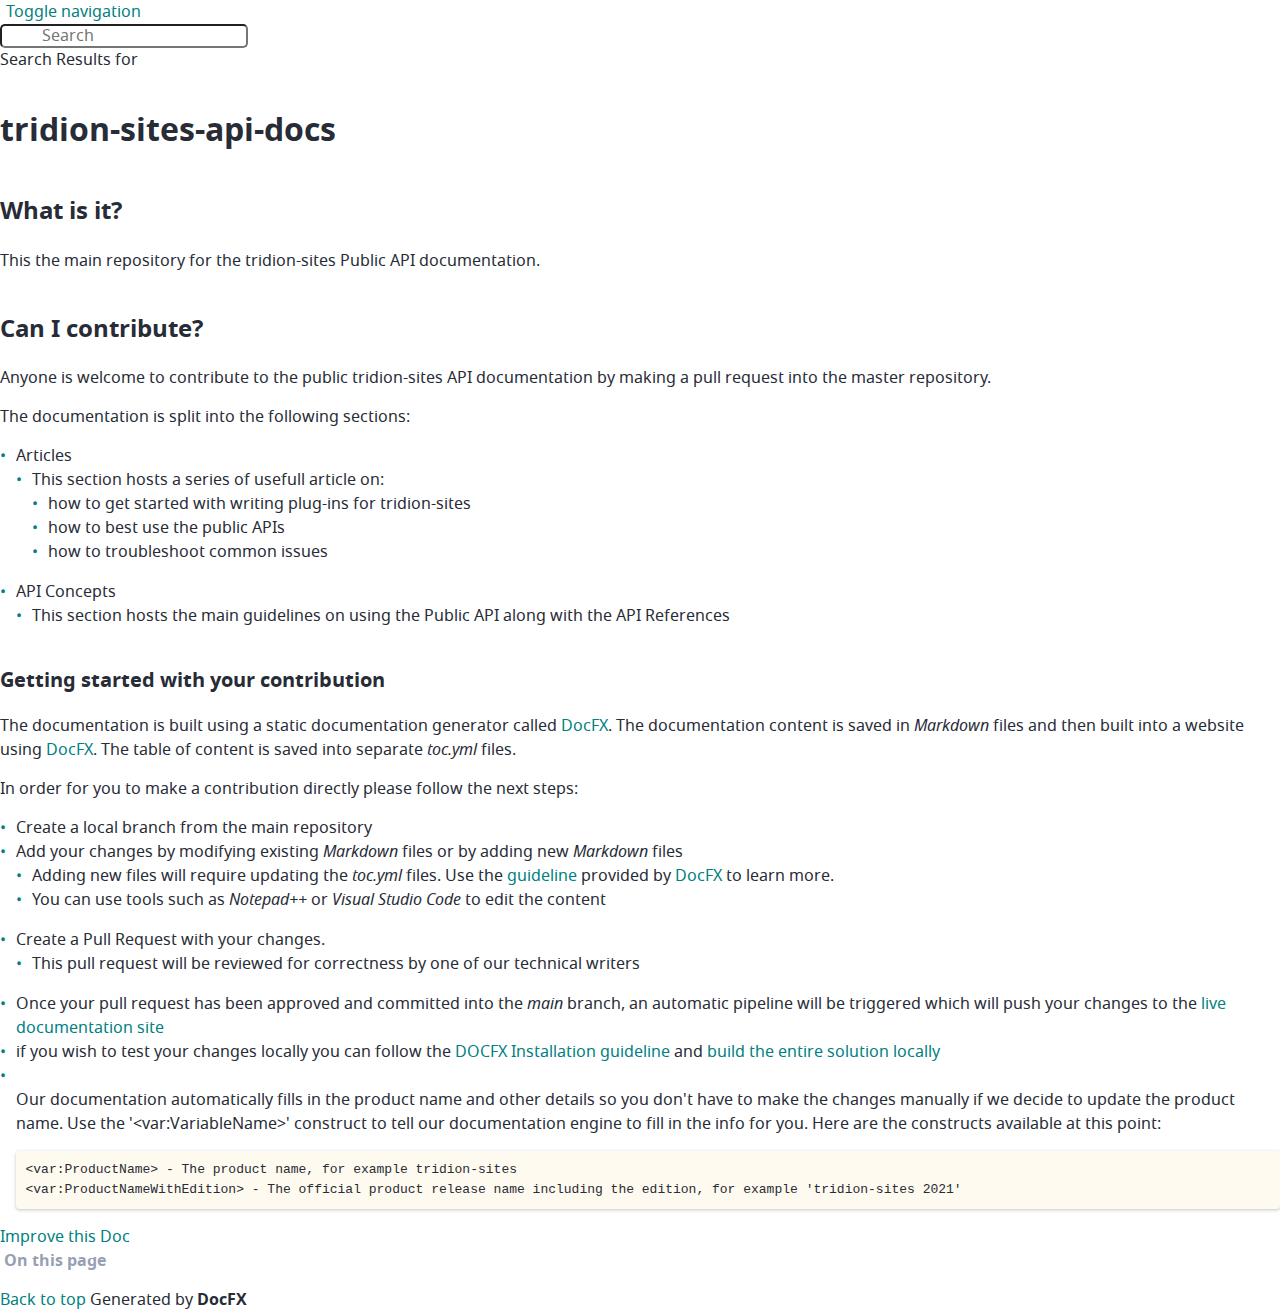
==== README.html @ 3ffb6817 "Update generated documentation" ====
﻿<!DOCTYPE html>
<!--[if IE]><![endif]-->
<html>
  
  <head>
    <meta charset="utf-8">
    <meta http-equiv="X-UA-Compatible" content="IE=edge,chrome=1">
    <title>tridion-sites-api-docs </title>
    <meta name="viewport" content="width=device-width">
    <meta name="title" content="tridion-sites-api-docs ">
    <meta name="generator" content="docfx 2.58.5.0">
    
    <link rel="shortcut icon" href="favicon.ico">
    <link rel="stylesheet" href="styles/docfx.vendor.css">
    <link rel="stylesheet" href="styles/docfx.css">
    <link rel="stylesheet" href="styles/main.css">
    <meta property="docfx:navrel" content="toc.html">
    <meta property="docfx:tocrel" content="toc.html">
    
    <meta property="docfx:rel" content="">
    
  </head>
  <body data-spy="scroll" data-target="#affix" data-offset="120">
    <div id="wrapper">
      <header>
        
        <nav id="autocollapse" class="navbar navbar-inverse ng-scope" role="navigation">
          <div class="container">
            <div class="navbar-header">
              <button type="button" class="navbar-toggle" data-toggle="collapse" data-target="#navbar">
                <span class="sr-only">Toggle navigation</span>
                <span class="icon-bar"></span>
                <span class="icon-bar"></span>
                <span class="icon-bar"></span>
              </button>
              
              <a class="navbar-brand" href="index.html">
                <img id="logo" class="svg" src="logo.svg" alt="">
              </a>
            </div>
            <div class="collapse navbar-collapse" id="navbar">
              <form class="navbar-form navbar-right" role="search" id="search">
                <div class="form-group">
                  <span class="glyphicon glyphicon-search search-icon"></span>
                  <input type="text" class="form-control" id="search-query" placeholder="Search" autocomplete="off">
                </div>
              </form>
            </div>
          </div>
        </nav>
        
        <div class="subnav navbar-default">
          <div class="container hide-when-search">
            <div class="breadcrumb-container" id="breadcrumb">
              <ul class="breadcrumb col-md-10">
                <li></li>
              </ul>
            </div>
          </div>
        </div>
      </header>
      <div class="container body-content">
        
        <div id="search-results">
          <div class="search-list">Search Results for <span></span></div>
          <div class="sr-items">
            <p><i class="glyphicon glyphicon-refresh index-loading"></i></p>
          </div>
          <ul id="pagination" data-first="First" data-prev="Previous" data-next="Next" data-last="Last"></ul>
        </div>
      </div>
      <div role="main" class="container body-content hide-when-search">
        <div class="article row grid">
          <div class="col-md-10">
            <article class="content wrap" id="_content" data-uid="">
<h1 id="tridion-sites-api-docs">tridion-sites-api-docs</h1>

<h2 id="what-is-it">What is it?</h2>
<p>This the main repository for the tridion-sites Public API documentation.</p>
<h2 id="can-i-contribute">Can I contribute?</h2>
<p>Anyone is welcome to contribute to the public tridion-sites API documentation by making a pull request into the master repository.</p>
<p>The documentation is split into the following sections:</p>
<ul>
<li>Articles<ul>
<li>This section hosts a series of usefull article on:<ul>
<li>how to get started with writing plug-ins for tridion-sites</li>
<li>how to best use the public APIs</li>
<li>how to troubleshoot common issues</li>
</ul>
</li>
</ul>
</li>
<li>API Concepts<ul>
<li>This section hosts the main guidelines on using the Public API along with the API References</li>
</ul>
</li>
</ul>
<h3 id="getting-started-with-your-contribution">Getting started with your contribution</h3>
<p>The documentation is built using a static documentation generator called <a href="https://dotnet.github.io/docfx/">DocFX</a>. 
The documentation content is saved in <em>Markdown</em> files and then built into a website using <a href="https://dotnet.github.io/docfx/">DocFX</a>. The table of content is saved into separate <em>toc.yml</em> files.</p>
<p>In order for you to make a contribution directly please follow the next steps:</p>
<ul>
<li>Create a local branch from the main repository</li>
<li>Add your changes by modifying existing <em>Markdown</em> files or by adding new <em>Markdown</em> files<ul>
<li>Adding new files will require updating the <em>toc.yml</em> files. Use the <a href="https://dotnet.github.io/docfx/tutorial/intro_toc.html">guideline</a> provided by <a href="https://dotnet.github.io/docfx/">DocFX</a> to learn more. </li>
<li>You can use tools such as <em>Notepad++</em> or <em>Visual Studio Code</em> to edit the content</li>
</ul>
</li>
<li>Create a Pull Request with your changes. <ul>
<li>This pull request will be reviewed for correctness by one of our technical writers</li>
</ul>
</li>
<li>Once your pull request has been approved and committed into the <em>main</em> branch, an automatic pipeline will be triggered which will push your changes to the <a href="https://rws.github.io/studio-api-docs/index.html">live documentation site</a></li>
<li>if you wish to test your changes locally you can follow the <a href="https://dotnet.github.io/docfx/tutorial/docfx_getting_started.html">DOCFX Installation guideline</a> and <a href="https://dotnet.github.io/docfx/tutorial/walkthrough/walkthrough_create_a_docfx_project.html">build the entire solution locally</a></li>
<li><p>Our documentation automatically fills in the product name and other details so you don&#39;t have to make the changes manually if we decide to update the product name. Use the &#39;&lt;var:VariableName&gt;&#39; construct to tell our documentation engine to fill in the info for you. Here are the constructs available at this point:</p>
<pre><code>&lt;var:ProductName&gt; - The product name, for example tridion-sites
&lt;var:ProductNameWithEdition&gt; - The official product release name including the edition, for example &#39;tridion-sites 2021&#39;
</code></pre></li>
</ul>
</article>
          </div>
          
          <div class="hidden-sm col-md-2" role="complementary">
            <div class="sideaffix">
              <div class="contribution">
                <ul class="nav">
                  <li>
                    <a href="https://github.com/RWS/tridion-sites-api-docs/blob/main/README.md/#L1" class="contribution-link">Improve this Doc</a>
                  </li>
                </ul>
              </div>
              <nav class="bs-docs-sidebar hidden-print hidden-xs hidden-sm affix" id="affix">
                <h4>On this page</h4>
                <div></div>
              </nav>
            </div>
          </div>
        </div>
      </div>
      
      <footer>
        <div class="grad-bottom"></div>
        <div class="footer">
          <div class="container">
            <span class="pull-right">
              <a href="#top">Back to top</a>
            </span>
            
            <span>Generated by <strong>DocFX</strong></span>
          </div>
        </div>
      </footer>
    </div>
    
    <script type="text/javascript" src="styles/docfx.vendor.js"></script>
    <script type="text/javascript" src="styles/docfx.js"></script>
    <script type="text/javascript" src="styles/main.js"></script>
  </body>
</html>
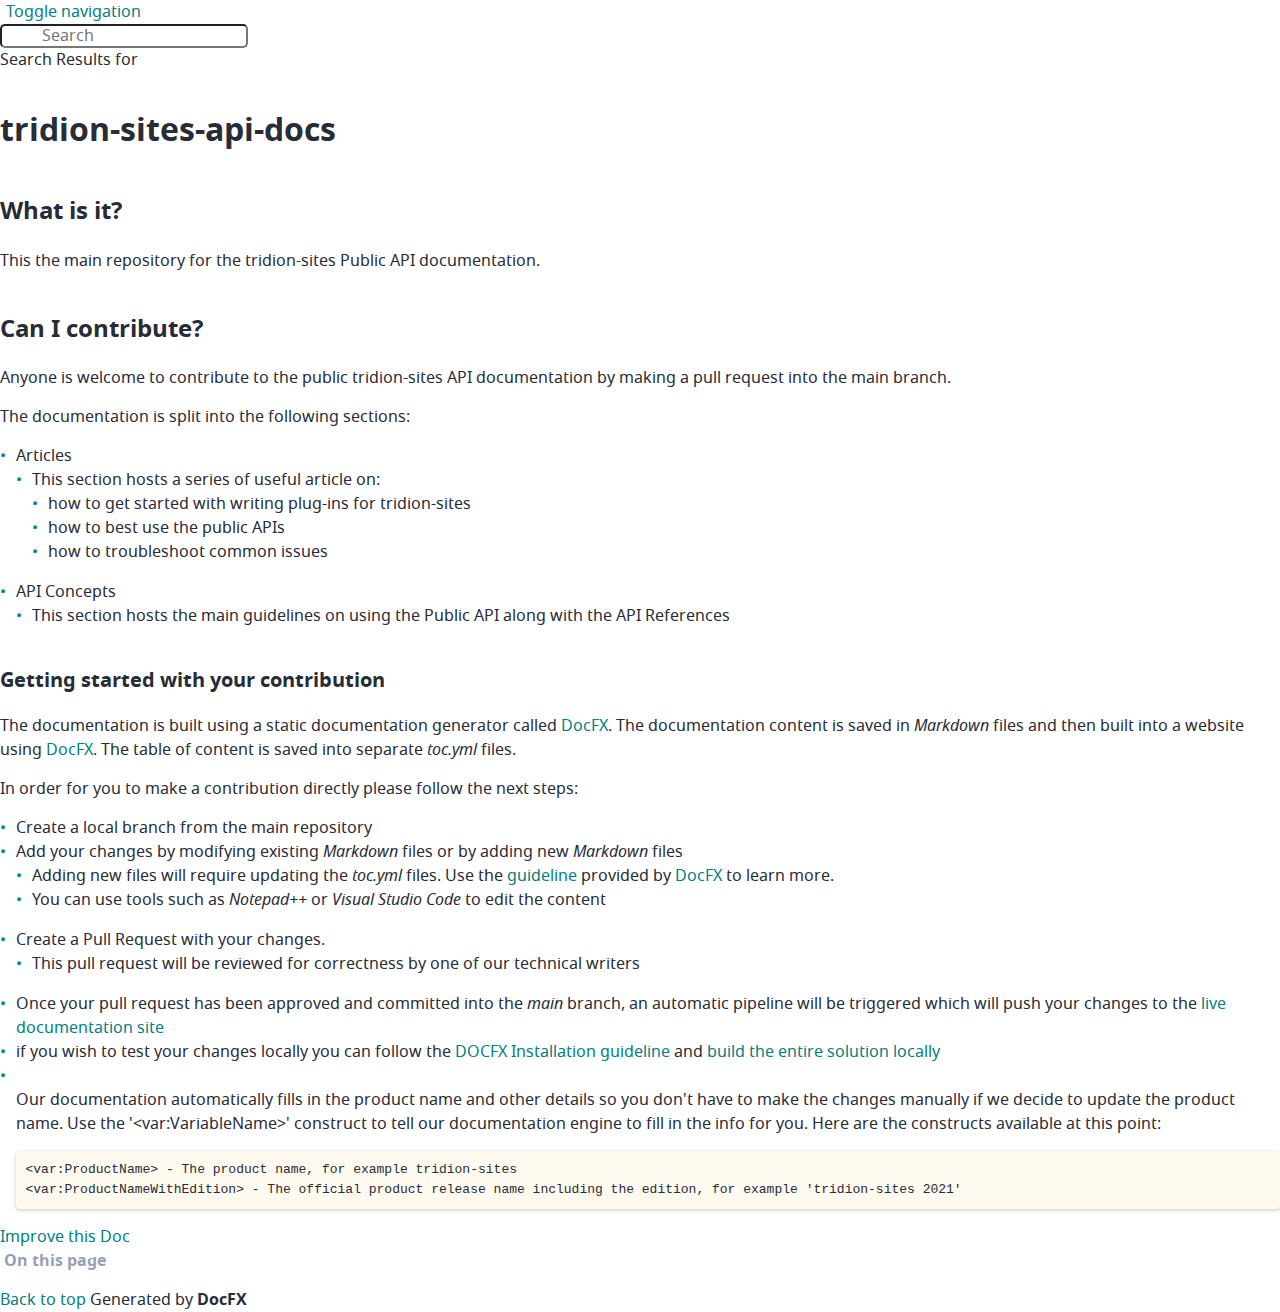
==== commit 13ba9911: "Update generated documentation" ====
--- a/README.html
+++ b/README.html
@@ -8,7 +8,7 @@
     <title>tridion-sites-api-docs </title>
     <meta name="viewport" content="width=device-width">
     <meta name="title" content="tridion-sites-api-docs ">
-    <meta name="generator" content="docfx 2.58.5.0">
+    <meta name="generator" content="docfx 2.58.9.0">
     
     <link rel="shortcut icon" href="favicon.ico">
     <link rel="stylesheet" href="styles/docfx.vendor.css">
@@ -78,11 +78,11 @@
 <h2 id="what-is-it">What is it?</h2>
 <p>This the main repository for the tridion-sites Public API documentation.</p>
 <h2 id="can-i-contribute">Can I contribute?</h2>
-<p>Anyone is welcome to contribute to the public tridion-sites API documentation by making a pull request into the master repository.</p>
+<p>Anyone is welcome to contribute to the public tridion-sites API documentation by making a pull request into the main branch.</p>
 <p>The documentation is split into the following sections:</p>
 <ul>
 <li>Articles<ul>
-<li>This section hosts a series of usefull article on:<ul>
+<li>This section hosts a series of useful article on:<ul>
 <li>how to get started with writing plug-ins for tridion-sites</li>
 <li>how to best use the public APIs</li>
 <li>how to troubleshoot common issues</li>
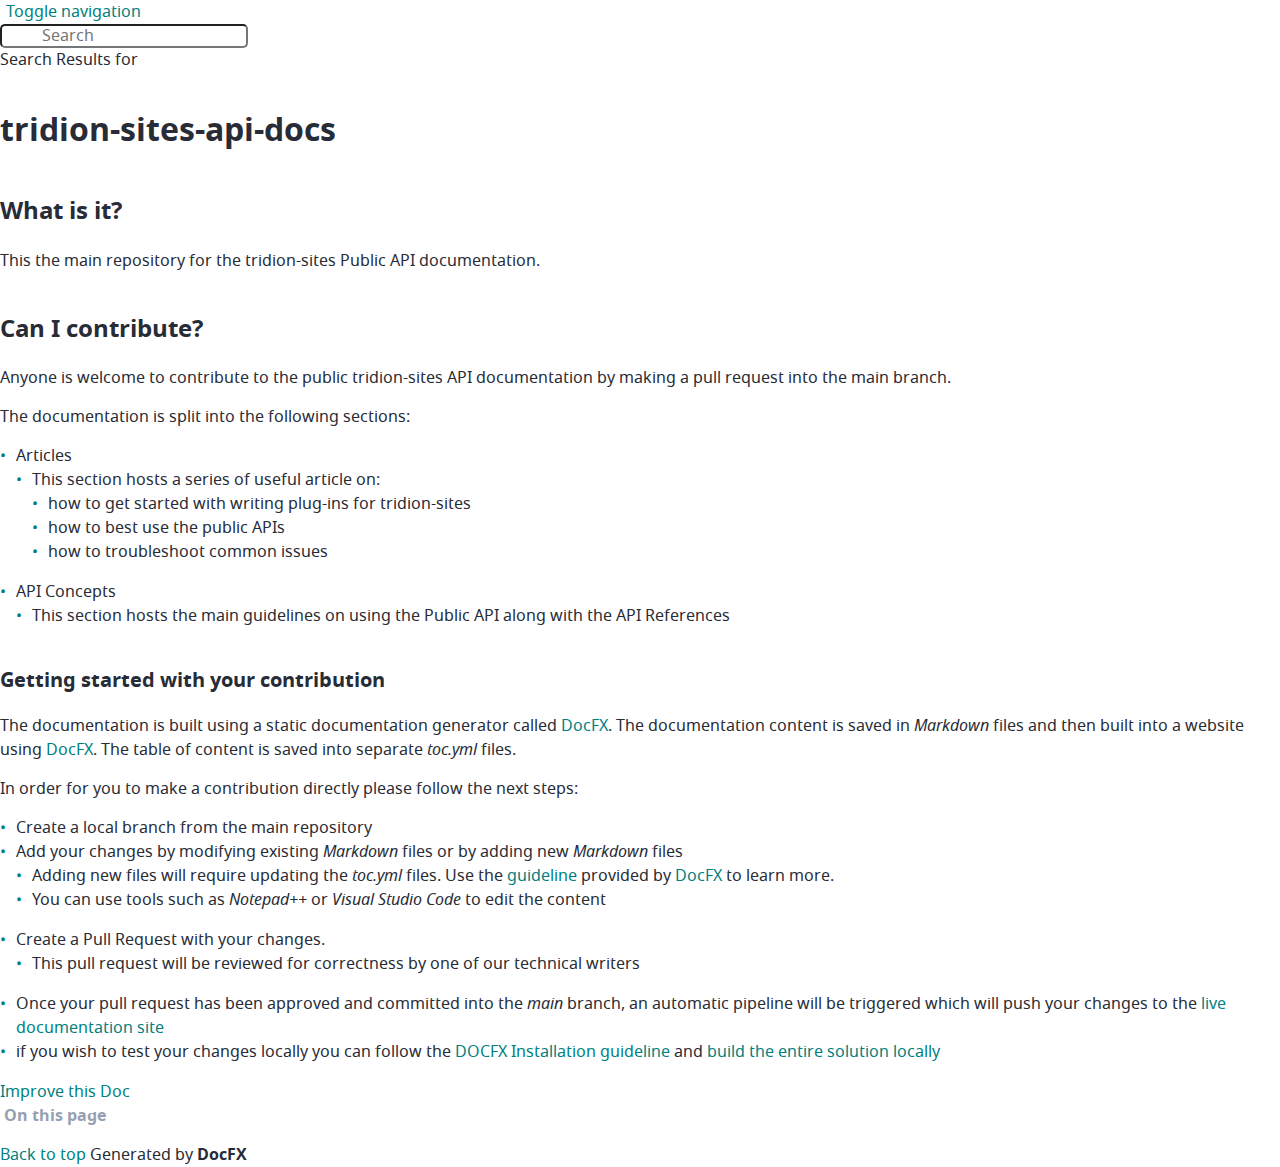
==== commit f013598f: "Update generated documentation" ====
--- a/README.html
+++ b/README.html
@@ -8,7 +8,7 @@
     <title>tridion-sites-api-docs </title>
     <meta name="viewport" content="width=device-width">
     <meta name="title" content="tridion-sites-api-docs ">
-    <meta name="generator" content="docfx 2.58.9.0">
+    <meta name="generator" content="docfx 2.59.3.0">
     
     <link rel="shortcut icon" href="favicon.ico">
     <link rel="stylesheet" href="styles/docfx.vendor.css">
@@ -112,10 +112,6 @@
 </li>
 <li>Once your pull request has been approved and committed into the <em>main</em> branch, an automatic pipeline will be triggered which will push your changes to the <a href="https://rws.github.io/studio-api-docs/index.html">live documentation site</a></li>
 <li>if you wish to test your changes locally you can follow the <a href="https://dotnet.github.io/docfx/tutorial/docfx_getting_started.html">DOCFX Installation guideline</a> and <a href="https://dotnet.github.io/docfx/tutorial/walkthrough/walkthrough_create_a_docfx_project.html">build the entire solution locally</a></li>
-<li><p>Our documentation automatically fills in the product name and other details so you don&#39;t have to make the changes manually if we decide to update the product name. Use the &#39;&lt;var:VariableName&gt;&#39; construct to tell our documentation engine to fill in the info for you. Here are the constructs available at this point:</p>
-<pre><code>&lt;var:ProductName&gt; - The product name, for example tridion-sites
-&lt;var:ProductNameWithEdition&gt; - The official product release name including the edition, for example &#39;tridion-sites 2021&#39;
-</code></pre></li>
 </ul>
 </article>
           </div>
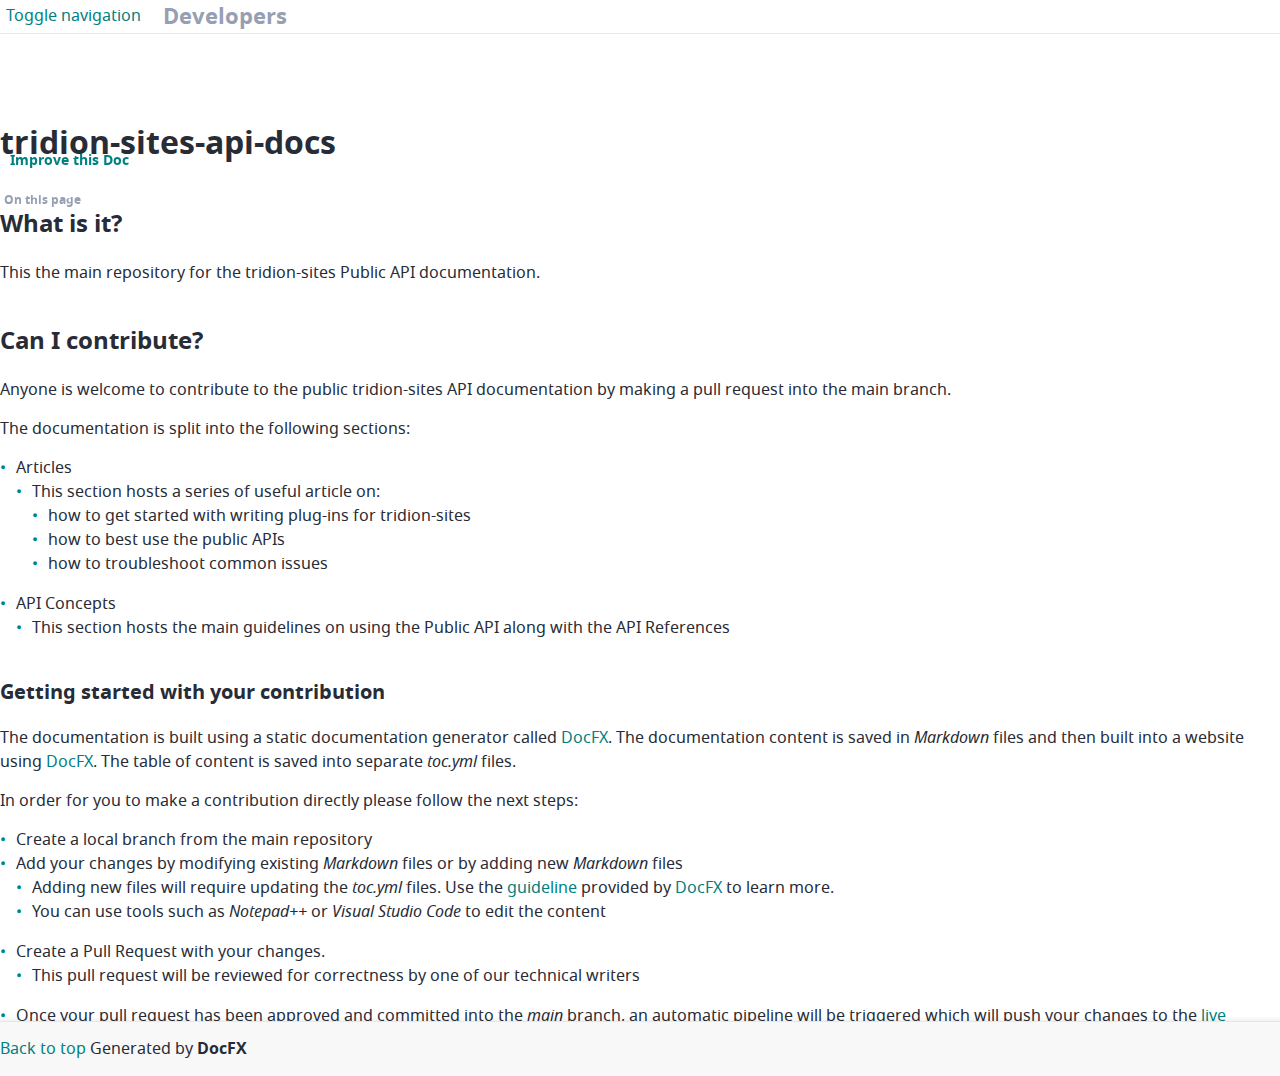
==== commit 5e63b62b: "Update generated documentation" ====
--- a/README.html
+++ b/README.html
@@ -14,8 +14,8 @@
     <link rel="stylesheet" href="styles/docfx.vendor.css">
     <link rel="stylesheet" href="styles/docfx.css">
     <link rel="stylesheet" href="styles/main.css">
-    <meta property="docfx:navrel" content="toc.html">
-    <meta property="docfx:tocrel" content="toc.html">
+    <meta property="docfx:navrel" content="">
+    <meta property="docfx:tocrel" content="">
     
     <meta property="docfx:rel" content="">
     
@@ -34,9 +34,10 @@
                 <span class="icon-bar"></span>
               </button>
               
-              <a class="navbar-brand" href="index.html">
+              <a class="navbar-brand" href="/index.html">
                 <img id="logo" class="svg" src="logo.svg" alt="">
               </a>
+              <a href="/index.html"><span class="page-logo">Developers</span></a>
             </div>
             <div class="collapse navbar-collapse" id="navbar">
               <form class="navbar-form navbar-right" role="search" id="search">
--- a/styles/docfx.css
+++ b/styles/docfx.css
@@ -0,0 +1,1333 @@
+/* Copyright (c) Microsoft Corporation. All Rights Reserved. Licensed under the MIT License. See License.txt in the project root for license information. */
+/* COLOR VARIABLES*/
+:root {
+  --header-bg-color: #fff;
+  --header-ft-color: #979FB2;
+  --input-text: #758099;
+  --highlight-light: #008080;
+  --highlight-dark: #006666;
+  --accent-dim: #E6E8ED;
+  --accent-super-dim: #F4F5F7;
+  --font-color: #282C36;
+  --card-box-shadow: 0 1px 2px 0 rgba(61, 65, 68, 0.06), 0 1px 3px 1px rgba(61, 65, 68, 0.16);
+  --search-box-shadow: 0 1px 2px 0 rgba(41, 45, 48, 0.36), 0 1px 3px 1px rgba(41, 45, 48, 0.46);
+  --transition: 350ms;
+}
+
+html,
+body {
+  font-family: 'Segoe UI', Tahoma, Helvetica, sans-serif;
+  height: 100%;
+}
+
+button,
+a {
+  color: var(--highlight-light);
+  cursor: pointer;
+}
+
+button:hover,
+button:focus,
+a:hover,
+a:focus {
+  color: var(--highlight-dark);
+  text-decoration: none;
+}
+
+a.disable,
+a.disable:hover {
+  text-decoration: none;
+  cursor: default;
+  color: #000000;
+}
+
+h1,
+h2,
+h3,
+h4,
+h5,
+h6,
+.text-break {
+  word-wrap: break-word;
+  word-break: break-word;
+}
+
+h1 mark,
+h2 mark,
+h3 mark,
+h4 mark,
+h5 mark,
+h6 mark {
+  padding: 0;
+}
+
+.inheritance .level0:before,
+.inheritance .level1:before,
+.inheritance .level2:before,
+.inheritance .level3:before,
+.inheritance .level4:before,
+.inheritance .level5:before {
+  content: '↳';
+  margin-right: 5px;
+}
+
+.inheritance .level0 {
+  margin-left: 0em;
+}
+
+.inheritance .level1 {
+  margin-left: 1em;
+}
+
+.inheritance .level2 {
+  margin-left: 2em;
+}
+
+.inheritance .level3 {
+  margin-left: 3em;
+}
+
+.inheritance .level4 {
+  margin-left: 4em;
+}
+
+.inheritance .level5 {
+  margin-left: 5em;
+}
+
+.level0.summary {
+  margin: 2em 0 2em 0;
+}
+
+.level1.summary {
+  margin: 1em 0 1em 0;
+}
+
+span.parametername,
+span.paramref,
+span.typeparamref {
+  font-style: italic;
+}
+
+span.languagekeyword {
+  font-weight: bold;
+}
+
+.hljs {
+  display: inline;
+  background-color: inherit;
+  padding: 0;
+}
+
+/* additional spacing fixes */
+.btn+.btn {
+  margin-left: 10px;
+}
+
+.btn.pull-right {
+  margin-left: 10px;
+  margin-top: 5px;
+}
+
+.table {
+  margin-bottom: 10px;
+}
+
+table p {
+  margin-bottom: 0;
+}
+
+table a {
+  display: inline-block;
+}
+
+/* Make hidden attribute compatible with old browser.*/
+[hidden] {
+  display: none !important;
+}
+
+h1,
+.h1,
+h2,
+.h2,
+h3,
+.h3 {
+  margin-top: 15px;
+  margin-bottom: 10px;
+  font-weight: 400;
+}
+
+h4,
+.h4,
+h5,
+.h5,
+h6,
+.h6 {
+  margin-top: 10px;
+  margin-bottom: 5px;
+}
+
+.navbar {
+  margin-bottom: 0;
+}
+
+#wrapper {
+  min-height: 100%;
+  position: relative;
+}
+
+/* blends header footer and content together with gradient effect */
+.grad-top {
+  /* For Safari 5.1 to 6.0 */
+  /* For Opera 11.1 to 12.0 */
+  /* For Firefox 3.6 to 15 */
+  background: linear-gradient(rgba(0, 0, 0, 0.05), rgba(0, 0, 0, 0));
+  /* Standard syntax */
+  height: 5px;
+}
+
+.grad-bottom {
+  /* For Safari 5.1 to 6.0 */
+  /* For Opera 11.1 to 12.0 */
+  /* For Firefox 3.6 to 15 */
+  background: linear-gradient(rgba(0, 0, 0, 0), rgba(0, 0, 0, 0.05));
+  /* Standard syntax */
+  height: 5px;
+}
+
+.divider {
+  margin: 0 5px;
+  color: #cccccc;
+}
+
+hr {
+  border-color: #cccccc;
+}
+
+header {
+  position: fixed;
+  top: 0;
+  left: 0;
+  right: 0;
+  z-index: 1000;
+}
+
+header .navbar {
+  border-width: 0 0 1px 0;
+  border-radius: 0;
+  border-color: var(--accent-dim);
+  border-style: solid;
+}
+
+.navbar-brand {
+  font-size: inherit;
+  padding: 0;
+}
+
+.navbar-collapse {
+  margin: 0 -15px;
+}
+
+.subnav {
+  min-height: 40px;
+}
+
+.subnav .container .breadcrumb-container {
+  margin-left: 280px;
+  padding: 0 15px;
+}
+
+@media only screen and (max-width: 768px) {
+  .subnav .container .breadcrumb-container {
+    margin-left: 0;
+  }
+}
+
+.inheritance h5,
+.inheritedMembers h5 {
+  padding-bottom: 5px;
+  border-bottom: 1px solid #ccc;
+}
+
+article h1,
+article h2,
+article h3,
+article h4 {
+  margin-top: 25px;
+}
+
+article h4 {
+  border: 0;
+  font-weight: bold;
+  margin-top: 2em;
+}
+
+article span.small.pull-right {
+  margin-top: 20px;
+}
+
+article section {
+  margin-left: 1em;
+}
+
+/*.expand-all {
+  padding: 10px 0;
+}*/
+.breadcrumb {
+  margin: 0;
+  padding: 10px 0;
+  background-color: inherit;
+  white-space: nowrap;
+  font-size: .8125rem;
+}
+
+.breadcrumb>li+li:before {
+  content: "›";
+  font-size: 1.2rem;
+  line-height: 1rem;
+  color: var(--highlight-light);
+}
+
+.breadcrumb>li+li:hover:before {
+  color: var(--highlight-dark);
+}
+
+#autocollapse.collapsed .navbar-header {
+  float: none;
+}
+
+#autocollapse.collapsed .navbar-toggle {
+  display: block;
+}
+
+#autocollapse.collapsed .navbar-collapse {
+  border-top: 1px solid transparent;
+  box-shadow: inset 0 1px 0 rgba(255, 255, 255, 0.1);
+}
+
+#autocollapse.collapsed .navbar-collapse.collapse {
+  display: none !important;
+}
+
+#autocollapse.collapsed .navbar-nav {
+  float: none !important;
+  margin: 7.5px -15px;
+}
+
+#autocollapse.collapsed .navbar-nav>li {
+  float: none;
+}
+
+#autocollapse.collapsed .navbar-nav>li>a {
+  padding-top: 10px;
+  padding-bottom: 10px;
+}
+
+#autocollapse.collapsed .collapse.in,
+#autocollapse.collapsed .collapsing {
+  display: block !important;
+}
+
+#autocollapse.collapsed .collapse.in .navbar-right,
+#autocollapse.collapsed .collapsing .navbar-right {
+  float: none !important;
+}
+
+#autocollapse .form-group {
+  position: relative;
+  width: 100%;
+}
+
+#autocollapse .form-control {
+  width: 100%;
+}
+
+#autocollapse .navbar-header {
+  margin-left: 0;
+  margin-right: 2rem;
+  display: flex; 
+  align-items: center;
+}
+
+#autocollapse .navbar-brand {
+  margin-left: 0;
+}
+
+#autocollapse .navbar-brand svg {
+  max-height: 50px;
+}
+
+.collapse.in,
+.collapsing {
+  text-align: left;
+}
+
+@media (min-width:768px) {
+
+  .collapse.in,
+  .collapsing {
+    text-align: left;
+  }
+}
+
+.collapsing .navbar-form {
+  margin: 0 auto;
+  max-width: 400px;
+  padding: 10px 15px;
+  box-shadow: inset 0 1px 0 rgba(255, 255, 255, 0.1), 0 1px 0 rgba(255, 255, 255, 0.1);
+}
+
+.collapsed .collapse.in .navbar-form {
+  margin: 0 auto;
+  max-width: 400px;
+  padding: 10px 15px;
+  box-shadow: inset 0 1px 0 rgba(255, 255, 255, 0.1), 0 1px 0 rgba(255, 255, 255, 0.1);
+}
+
+.navbar .navbar-nav {
+  display: inline-block;
+}
+
+.docs-search {
+  background: white;
+  vertical-align: middle;
+}
+
+.docs-search>.search-query {
+  font-size: 14px;
+  border: 0;
+  width: 120%;
+  color: #555;
+}
+
+.docs-search>.search-query:focus {
+  outline: 0;
+}
+
+.search-results-frame {
+  clear: both;
+  display: table;
+  width: 100%;
+}
+
+.search-results.ng-hide {
+  display: none;
+}
+
+.search-results-container {
+  padding-bottom: 1em;
+  border-top: 1px solid #111;
+  background: rgba(25, 25, 25, 0.5);
+}
+
+.search-results-container .search-results-group {
+  padding-top: 50px !important;
+  padding: 10px;
+}
+
+.search-results-group-heading {
+  font-family: "Open Sans";
+  padding-left: 10px;
+  color: white;
+}
+
+.search-close {
+  position: absolute;
+  left: 50%;
+  margin-left: -100px;
+  color: white;
+  text-align: center;
+  padding: 5px;
+  background: #333;
+  border-top-right-radius: 5px;
+  border-top-left-radius: 5px;
+  width: 200px;
+  box-shadow: 0 0 10px #111;
+}
+
+#search {
+  display: none;
+}
+
+/* Search results display*/
+#search-results {
+  max-width: 960px !important;
+  margin-top: 120px;
+  margin-bottom: 115px;
+  margin-left: auto;
+  margin-right: auto;
+  line-height: 1.8;
+  display: none;
+}
+
+#search-results>.search-list {
+  text-align: center;
+  font-size: 2.5rem;
+  margin-bottom: 50px;
+}
+
+#search-results p {
+  text-align: center;
+}
+
+#search-results p .index-loading {
+  animation: index-loading 1.5s infinite linear;
+  -webkit-animation: index-loading 1.5s infinite linear;
+  -o-animation: index-loading 1.5s infinite linear;
+  font-size: 2.5rem;
+}
+
+@keyframes index-loading {
+  from {
+    transform: scale(1) rotate(0deg);
+  }
+
+  to {
+    transform: scale(1) rotate(360deg);
+  }
+}
+
+@-webkit-keyframes index-loading {
+  from {
+    -webkit-transform: rotate(0deg);
+  }
+
+  to {
+    -webkit-transform: rotate(360deg);
+  }
+}
+
+@-o-keyframes index-loading {
+  from {
+    -o-transform: rotate(0deg);
+  }
+
+  to {
+    -o-transform: rotate(360deg);
+  }
+}
+
+#search-results .sr-items {
+  font-size: 24px;
+}
+
+.sr-item {
+  margin-bottom: 25px;
+}
+
+.sr-item>.item-href {
+  font-size: 14px;
+  color: var(--highlight-light);
+}
+
+.sr-item>.item-brief {
+  font-size: 13px;
+}
+
+.pagination>li>a {
+  color: #47A7A0
+}
+
+.pagination>.active>a {
+  background-color: #47A7A0;
+  border-color: #47A7A0;
+}
+
+.fixed_header {
+  position: fixed;
+  width: 100%;
+  padding-bottom: 10px;
+  padding-top: 10px;
+  margin: 0px;
+  top: 0;
+  z-index: 9999;
+  left: 0;
+}
+
+.fixed_header+.toc {
+  margin-top: 50px;
+  margin-left: 0;
+}
+
+.sidenav,
+.fixed_header,
+.toc {
+  background-color: var(----accent-super-dim);
+}
+
+.sidetoc {
+  position: fixed;
+  width: 260px;
+  top: 150px;
+  bottom: 0;
+  overflow-x: hidden;
+  overflow-y: auto;
+  background-color: var(----accent-super-dim);
+  border-left: 1px solid #e7e7e7;
+  border-right: 1px solid #e7e7e7;
+  z-index: 1;
+}
+
+.sidetoc.shiftup {
+  bottom: 70px;
+}
+
+body .toc {
+  background-color: var(----accent-super-dim);
+  overflow-x: hidden;
+}
+
+.sidetoggle.ng-hide {
+  display: block !important;
+}
+
+.sidetoc-expand>.caret {
+  margin-left: 0px;
+  margin-top: -2px;
+}
+
+.sidetoc-expand>.caret-side {
+  border-left: 4px solid;
+  border-top: 4px solid transparent;
+  border-bottom: 4px solid transparent;
+  margin-left: 4px;
+  margin-top: -4px;
+}
+
+.sidetoc-heading {
+  font-weight: 500;
+}
+
+.toc {
+  margin: 0;
+  padding: 0;
+}
+
+.expand-stub {
+  position: absolute;
+  right: -1.5rem;
+}
+
+.toc .nav>li>a.sidetoc-expand {
+  position: absolute;
+  top: 0;
+  left: 0;
+}
+
+.toc .nav>li>a {
+  color: #666666;
+  margin-left: 5px;
+  display: block;
+  padding: 0;
+}
+
+.toc .nav>li>a:hover,
+.toc .nav>li>a:focus {
+  color: #000000;
+  background: none;
+  text-decoration: inherit;
+}
+
+.toc .nav>li.active>a {
+  color: #337ab7;
+}
+
+.toc .nav>li.active>a:hover,
+.toc .nav>li.active>a:focus {
+  color: #23527c;
+}
+
+.toc .nav>li>.expand-stub {
+  cursor: pointer;
+}
+
+.toc .nav>li.active>.expand-stub::before,
+.toc .nav>li.in>.expand-stub::before,
+.toc .nav>li.in.active>.expand-stub::before,
+.toc .nav>li.filtered>.expand-stub::before {
+  transform: rotate(90deg);
+}
+
+.toc .nav>li>.expand-stub::before,
+.toc .nav>li.active>.expand-stub::before {
+  color: var(--highlight-light);
+  color: var(--font-color);
+  display: inline-block;
+  height: .9rem;
+  width: 1.2rem;
+  text-align: center;
+  overflow: hidden;
+  content: "›";
+  font-size: 1.5rem;
+  line-height: .9rem;
+  transform: rotate(0deg);
+  transition: 350ms ease-out;
+}
+
+.toc .nav>li.filtered>ul,
+.toc .nav>li.in>ul {
+  display: block;
+}
+
+.toc .nav>li>ul {
+  display: none;
+}
+
+.toc ul {
+  font-size: 12px;
+  margin: 0 auto 0 5%;
+  max-width: 80%;
+  width: auto;
+  min-width: 232px;
+}
+
+@media (min-width:768px) {
+  .toc>ul {
+    min-width: unset;
+    width: 80%;
+    max-width: unset;
+  }
+}
+
+.toc .level1>li {
+  font-weight: bold;
+  margin-top: 10px;
+  padding-bottom: 5px;
+  position: relative;
+  font-size: 16px;
+  border-bottom: 1px solid var(--accent-dim);
+}
+
+
+.toc .level1 ul {
+  position: relative;
+  font-weight: normal;
+  margin: 0 0 0 auto;
+  max-width: unset;
+  width: 95%;
+  min-width: unset;
+  font-size: 14px;
+}
+
+@media (min-width:768px) {
+  .toc ul {
+    margin: 5px 0 0 0;
+  }
+
+  .toc .level1 ul {
+    width: 90%;
+    min-width: unset;
+  }
+
+  .toc .level1>li {
+    border-bottom: unset;
+  }
+}
+
+.toc .level2 li {
+  position: relative;
+  padding: .35rem 0;
+}
+
+.toc .level2 li:before {
+  content: " ";
+  position: absolute;
+  display: block;
+  left: -8px;
+  height: 100%;
+  width: 1px;
+  background-color: var(--accent-dim);
+}
+
+.toc .level2 li:last-of-type:before {
+  height: 11px;
+}
+
+.toc .level2 li:after {
+  content: " ";
+  position: absolute;
+  left: -5px;
+  top: 16px;
+  height: 1px;
+  width: .5rem;
+  background-color: var(--accent-dim);
+}
+
+@media (min-width:768px) {
+  .toc .level2 li:after {
+    left: -8px;
+  }
+}
+
+.toc-toggle {
+  display: none;
+  margin: 0 15px 0px 15px;
+}
+
+.sidefilter {
+  position: fixed;
+  top: 90px;
+  width: 260px;
+  padding: 15px;
+  border-left: 1px solid #e7e7e7;
+  border-right: 1px solid #e7e7e7;
+  z-index: 1;
+}
+
+@media (min-width:768px) {
+  .sidefilter {
+    padding: 15px 2rem 15px 0;
+  }
+}
+
+.toc-filter {
+  border-radius: 5px;
+  background: #fff;
+  color: var(--input-text);
+  padding: 5px;
+  position: relative;
+  margin: 0 5px 0 5px;
+}
+
+.toc-filter>input {
+  color: var(--input-text);
+  padding-left: 2.3rem;
+  padding-right: 1rem;
+  width: 100%;
+}
+
+.toc-filter>input:focus {
+  outline: 0;
+}
+
+.toc-filter>.filter-icon {
+  position: absolute;
+}
+
+.toc-filter>.clear-icon {
+  position: absolute;
+  text-align: center;
+  height: 1rem;
+  width: 1.5rem;
+  top: .9rem;
+  right: 1.2rem;
+  background-color: #fff;
+}
+
+.article {
+  margin-top: 120px;
+  margin-bottom: 115px;
+}
+
+#_content>a {
+  margin-top: 105px;
+}
+
+.article.grid-right {
+  margin-left: 280px;
+}
+
+.inheritance hr {
+  margin-top: 5px;
+  margin-bottom: 5px;
+}
+
+.article img {
+  max-width: 100%;
+  margin-top: 2rem;
+  margin-bottom: 2rem;
+}
+
+.sideaffix {
+  margin-top: 50px;
+  font-size: 12px;
+  max-height: 100%;
+  overflow: hidden;
+  top: 100px;
+  bottom: 10px;
+  position: fixed;
+}
+
+.sideaffix.shiftup {
+  bottom: 70px;
+}
+
+.affix {
+  position: relative;
+  height: 100%;
+}
+
+.sideaffix>div.contribution {
+  margin-bottom: 20px;
+}
+
+.sideaffix>div.contribution>ul>li>a.contribution-link {
+  padding: 6px 10px;
+  font-weight: bold;
+  font-size: 14px;
+}
+
+.sideaffix>div.contribution>ul>li>a.contribution-link:hover {
+  background-color: #ffffff;
+}
+
+.sideaffix ul.nav>li>a:focus {
+  background: none;
+}
+
+.affix h5 {
+  font-weight: bold;
+  text-transform: uppercase;
+  padding-left: 10px;
+  font-size: 12px;
+}
+
+.affix>ul.level1 {
+  overflow: hidden;
+  padding-bottom: 10px;
+  height: calc(100% - 100px);
+}
+
+.affix ul>li>a:before {
+  color: #cccccc;
+  position: absolute;
+}
+
+.affix ul>li>a:hover {
+  background: none;
+  color: var(--highlight-light);
+}
+
+.affix ul>li.active>a,
+.affix ul>li.active>a:before {
+  font-weight: 500;
+  color: var(--highlight-light);
+}
+
+.affix ul>li.active>a:hover {
+  color: var(--highlight-dark);
+}
+
+.affix ul>li>a {
+  padding: 5px 12px;
+  color: var(--font-color);
+}
+
+.affix>ul>li.active:last-child {
+  margin-bottom: 50px;
+}
+
+.affix>ul>li>a:before {
+  content: "|";
+  font-size: 16px;
+  top: 1px;
+  left: 0;
+}
+
+.affix>ul>li.active>a,
+.affix>ul>li.active>a:before {
+  color: #337ab7;
+  font-weight: bold;
+}
+
+.affix ul ul>li>a {
+  padding: 2px 15px;
+}
+
+.affix ul ul>li>a:before {
+  content: ">";
+  font-size: 14px;
+  top: -1px;
+  left: 5px;
+}
+
+.affix ul>li>a:before,
+.affix ul ul {
+  display: none;
+}
+
+.affix ul>li.active>ul,
+.affix ul>li.active>a:before,
+.affix ul>li>a:hover:before {
+  display: block;
+  white-space: nowrap;
+}
+
+.codewrapper {
+  position: relative;
+}
+
+.trydiv {
+  height: 0px;
+}
+
+.tryspan {
+  position: absolute;
+  top: 0px;
+  right: 0px;
+  border-style: solid;
+  border-radius: 0px 4px;
+  box-sizing: border-box;
+  border-width: 1px;
+  border-color: #cccccc;
+  text-align: center;
+  padding: 2px 8px;
+  background-color: white;
+  font-size: 12px;
+  cursor: pointer;
+  z-index: 100;
+  display: none;
+  color: #767676;
+}
+
+.tryspan:hover {
+  background-color: #3b8bd0;
+  color: white;
+  border-color: #3b8bd0;
+}
+
+.codewrapper:hover .tryspan {
+  display: block;
+}
+
+.sample-response .response-content {
+  max-height: 200px;
+}
+
+footer {
+  position: absolute;
+  left: 0;
+  right: 0;
+  bottom: 0;
+  z-index: 1000;
+}
+
+.footer {
+  border-top: 1px solid #e7e7e7;
+  background-color: #f8f8f8;
+  padding: 15px 0;
+}
+
+@media (min-width: 768px) {
+  #sidetoggle.collapse {
+    display: block;
+  }
+
+  .topnav .navbar-nav {
+    float: none;
+    white-space: nowrap;
+  }
+
+  .topnav .navbar-nav>li {
+    float: none;
+    display: inline-block;
+  }
+}
+
+@media only screen and (max-width: 768px) {
+  #mobile-indicator {
+    display: block;
+  }
+
+  /* TOC display for responsive */
+  .article {
+    margin-top: 30px !important;
+  }
+
+  header {
+    position: static;
+  }
+
+  .topnav {
+    text-align: center;
+  }
+
+  .sidenav {
+    padding: 15px 0;
+    margin-left: -15px;
+    margin-right: -15px;
+  }
+
+  .sidefilter {
+    position: static;
+    width: auto;
+    float: none;
+    border: none;
+  }
+
+  .sidetoc {
+    position: static;
+    width: auto;
+    float: none;
+    padding-bottom: 0px;
+    border: none;
+  }
+
+  .toc .nav>li>a {
+    display: inline-block;
+  }
+
+  .toc li:after {
+    margin-left: -3px;
+    margin-right: 5px;
+    content: " ";
+    color: #666666;
+  }
+
+  .toc .level1>li {
+    display: block;
+  }
+
+  .toc .level1>li:after {
+    display: none;
+  }
+
+  .article.grid-right {
+    margin-left: 0;
+  }
+
+  .grad-top,
+  .grad-bottom {
+    display: none;
+  }
+
+  .toc-toggle {
+    display: block;
+  }
+
+  .sidetoggle.ng-hide {
+    display: none !important;
+  }
+
+  /*.expand-all {
+    display: none;
+  }*/
+  .sideaffix {
+    display: none;
+  }
+
+  .mobile-hide {
+    display: none;
+  }
+
+  .breadcrumb {
+    white-space: inherit;
+  }
+
+  /* workaround for #hashtag url is no longer needed*/
+  h1:before,
+  h2:before,
+  h3:before,
+  h4:before {
+    content: '';
+    display: none;
+  }
+}
+
+/* For toc iframe */
+@media (max-width: 260px) {
+  .toc .level2>li {
+    display: block;
+  }
+
+  .toc .level2>li:after {
+    display: none;
+  }
+}
+
+/* Code snippet */
+code {
+  color: #717374;
+  background-color: #f1f2f3;
+}
+
+a code {
+  color: #337ab7;
+  background-color: #f1f2f3;
+}
+
+a code:hover {
+  text-decoration: underline;
+}
+
+.hljs-keyword {
+  color: rgb(86, 156, 214);
+}
+
+.hljs-string {
+  color: rgb(214, 157, 133);
+}
+
+pre {
+  border: 0;
+}
+
+/* For code snippet line highlight */
+pre>code .line-highlight {
+  background-color: #ffffcc;
+}
+
+/* Alerts */
+.alert h5 {
+  text-transform: uppercase;
+  font-weight: bold;
+  margin-top: 0;
+}
+
+.alert h5:before {
+  position: relative;
+  top: 1px;
+  display: inline-block;
+  font-family: 'Glyphicons Halflings';
+  line-height: 1;
+  -webkit-font-smoothing: antialiased;
+  -moz-osx-font-smoothing: grayscale;
+  margin-right: 5px;
+  font-weight: normal;
+}
+
+.alert-info h5:before {
+  content: "\e086"
+}
+
+.alert-warning h5:before {
+  content: "\e127"
+}
+
+.alert-danger h5:before {
+  content: "\e107"
+}
+
+/* For Embedded Video */
+div.embeddedvideo {
+  padding-top: 56.25%;
+  position: relative;
+  width: 100%;
+}
+
+div.embeddedvideo iframe {
+  position: absolute;
+  top: 0;
+  left: 0;
+  right: 0;
+  bottom: 0;
+  width: 100%;
+  height: 100%;
+}
+
+/* For printer */
+@media print {
+  .article.grid-right {
+    margin-top: 0px;
+    margin-left: 0px;
+  }
+
+  .sideaffix {
+    display: none;
+  }
+
+  .mobile-hide {
+    display: none;
+  }
+
+  .footer {
+    display: none;
+  }
+}
+
+/* For tabbed content */
+
+.tabGroup {
+  margin-top: 1rem;
+}
+
+.tabGroup ul[role="tablist"] {
+  margin: 0;
+  padding: 0;
+  list-style: none;
+}
+
+.tabGroup ul[role="tablist"]>li {
+  list-style: none;
+  display: inline-block;
+}
+
+.tabGroup a[role="tab"] {
+  color: #6e6e6e;
+  box-sizing: border-box;
+  display: inline-block;
+  padding: 5px 7.5px;
+  text-decoration: none;
+  border-bottom: 2px solid #fff;
+}
+
+.tabGroup a[role="tab"]:hover,
+.tabGroup a[role="tab"]:focus,
+.tabGroup a[role="tab"][aria-selected="true"] {
+  border-bottom: 2px solid #0050C5;
+}
+
+.tabGroup a[role="tab"][aria-selected="true"] {
+  color: #222;
+}
+
+.tabGroup a[role="tab"]:hover,
+.tabGroup a[role="tab"]:focus {
+  color: #0050C5;
+}
+
+.tabGroup a[role="tab"]:focus {
+  outline: 1px solid #0050C5;
+  outline-offset: -1px;
+}
+
+@media (min-width: 768px) {
+  .tabGroup a[role="tab"] {
+    padding: 5px 15px;
+  }
+}
+
+.tabGroup section[role="tabpanel"] {
+  border: 1px solid #e0e0e0;
+  padding: 15px;
+  margin: 0;
+  overflow: hidden;
+}
+
+.tabGroup section[role="tabpanel"]>.codeHeader,
+.tabGroup section[role="tabpanel"]>pre {
+  margin-left: -16px;
+  margin-right: -16px;
+}
+
+.tabGroup section[role="tabpanel"]> :first-child {
+  margin-top: 0;
+}
+
+.tabGroup section[role="tabpanel"]>pre:last-child {
+  display: block;
+  margin-bottom: -16px;
+}
+
+.mainContainer[dir='rtl'] main ul[role="tablist"] {
+  margin: 0;
+}
+
+/* Color theme */
+
+/* These are not important, tune down **/
+.decalaration,
+.fieldValue,
+.parameters,
+.returns {
+  color: #a2a2a2;
+}
+
+/* Major sections, increase visibility **/
+#fields,
+#properties,
+#methods,
+#events {
+  font-weight: bold;
+  margin-top: 2em;
+}--- a/styles/main.css
+++ b/styles/main.css
@@ -340,6 +340,13 @@
   .main .halfWidth>* {
     width: 50%;
   }
+}
+
+.navbar-header .page-logo {
+  font-size: 22px;
+  font-weight: 700;
+  color: #979FB2;
+  margin-left: 1rem;
 }
 
 figure {
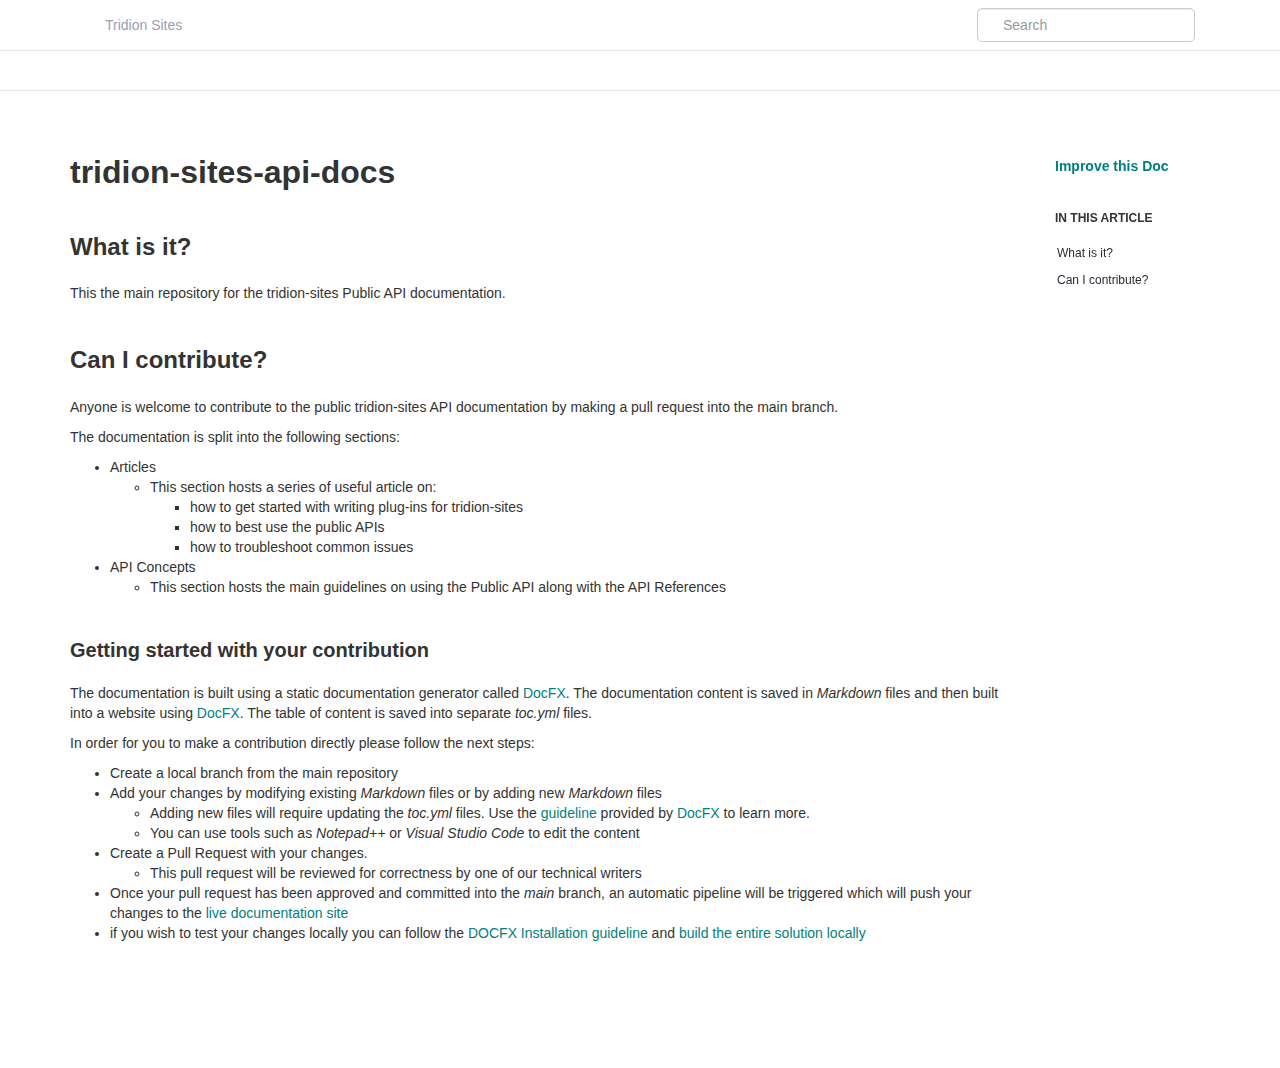
==== commit c5c61c3f: "Update generated documentation" ====
--- a/README.html
+++ b/README.html
@@ -1,28 +1,28 @@
 ﻿<!DOCTYPE html>
 <!--[if IE]><![endif]-->
-<html>
+<html lang="csharp">
   
-  <head>
-    <meta charset="utf-8">
+<head>
+  <meta charset="utf-8">
     <meta http-equiv="X-UA-Compatible" content="IE=edge,chrome=1">
     <title>tridion-sites-api-docs </title>
     <meta name="viewport" content="width=device-width">
     <meta name="title" content="tridion-sites-api-docs ">
-    <meta name="generator" content="docfx 2.59.3.0">
+    
     
     <link rel="shortcut icon" href="favicon.ico">
-    <link rel="stylesheet" href="styles/docfx.vendor.css">
+    <link rel="stylesheet" href="styles/docfx.vendor.min.css">
     <link rel="stylesheet" href="styles/docfx.css">
     <link rel="stylesheet" href="styles/main.css">
-    <meta property="docfx:navrel" content="">
-    <meta property="docfx:tocrel" content="">
+    <meta property="docfx:navrel" content="toc.html">
+    <meta property="docfx:tocrel" content="toc.html">
     
     <meta property="docfx:rel" content="">
     
-  </head>
+</head>
   <body data-spy="scroll" data-target="#affix" data-offset="120">
     <div id="wrapper">
-      <header>
+      <header>        
         
         <nav id="autocollapse" class="navbar navbar-inverse ng-scope" role="navigation">
           <div class="container">
@@ -34,15 +34,13 @@
                 <span class="icon-bar"></span>
               </button>
               
-              <a class="navbar-brand" href="/index.html">
+              <a class="navbar-brand" href="https://developers.rws.com/">
                 <img id="logo" class="svg" src="logo.svg" alt="">
               </a>
-              <a href="/index.html"><span class="page-logo">Developers</span></a>
             </div>
             <div class="collapse navbar-collapse" id="navbar">
               <form class="navbar-form navbar-right" role="search" id="search">
                 <div class="form-group">
-                  <span class="glyphicon glyphicon-search search-icon"></span>
                   <input type="text" class="form-control" id="search-query" placeholder="Search" autocomplete="off">
                 </div>
               </form>
@@ -50,26 +48,26 @@
           </div>
         </nav>
         
-        <div class="subnav navbar-default">
-          <div class="container hide-when-search">
-            <div class="breadcrumb-container" id="breadcrumb">
-              <ul class="breadcrumb col-md-10">
-                <li></li>
-              </ul>
-            </div>
+        <div class="subnav navbar navbar-default">
+          <div class="container hide-when-search" id="breadcrumb">
+            <ul class="breadcrumb">
+              <li></li>
+            </ul>
           </div>
         </div>
       </header>
-      <div class="container body-content">
-        
-        <div id="search-results">
-          <div class="search-list">Search Results for <span></span></div>
-          <div class="sr-items">
-            <p><i class="glyphicon glyphicon-refresh index-loading"></i></p>
+
+        <div class="container body-content">
+          
+          <div id="search-results">
+            <div class="search-list">Search Results for <span></span></div>
+            <div class="sr-items">
+              <p><i class="glyphicon glyphicon-refresh index-loading"></i></p>
+            </div>
+            <ul id="pagination" data-first="First" data-prev="Previous" data-next="Next" data-last="Last"></ul>
           </div>
-          <ul id="pagination" data-first="First" data-prev="Previous" data-next="Next" data-last="Last"></ul>
         </div>
-      </div>
+
       <div role="main" class="container body-content hide-when-search">
         <div class="article row grid">
           <div class="col-md-10">
@@ -114,6 +112,7 @@
 <li>Once your pull request has been approved and committed into the <em>main</em> branch, an automatic pipeline will be triggered which will push your changes to the <a href="https://rws.github.io/studio-api-docs/index.html">live documentation site</a></li>
 <li>if you wish to test your changes locally you can follow the <a href="https://dotnet.github.io/docfx/tutorial/docfx_getting_started.html">DOCFX Installation guideline</a> and <a href="https://dotnet.github.io/docfx/tutorial/walkthrough/walkthrough_create_a_docfx_project.html">build the entire solution locally</a></li>
 </ul>
+
 </article>
           </div>
           
@@ -127,7 +126,7 @@
                 </ul>
               </div>
               <nav class="bs-docs-sidebar hidden-print hidden-xs hidden-sm affix" id="affix">
-                <h4>On this page</h4>
+                <h5>In this article</h5>
                 <div></div>
               </nav>
             </div>
@@ -149,8 +148,8 @@
       </footer>
     </div>
     
-    <script type="text/javascript" src="styles/docfx.vendor.js"></script>
+    <script type="text/javascript" src="styles/docfx.vendor.min.js"></script>
     <script type="text/javascript" src="styles/docfx.js"></script>
     <script type="text/javascript" src="styles/main.js"></script>
   </body>
-</html>
+</html>--- a/styles/docfx.css
+++ b/styles/docfx.css
@@ -66,33 +66,53 @@
 .inheritance .level2:before,
 .inheritance .level3:before,
 .inheritance .level4:before,
-.inheritance .level5:before {
-  content: '↳';
-  margin-right: 5px;
+.inheritance .level5:before,
+.inheritance .level6:before,
+.inheritance .level7:before,
+.inheritance .level8:before,
+.inheritance .level9:before {
+    content: '↳';
+    margin-right: 5px;
 }
 
 .inheritance .level0 {
-  margin-left: 0em;
+    margin-left: 0em;
 }
 
 .inheritance .level1 {
-  margin-left: 1em;
+    margin-left: 1em;
 }
 
 .inheritance .level2 {
-  margin-left: 2em;
+    margin-left: 2em;
 }
 
 .inheritance .level3 {
-  margin-left: 3em;
+    margin-left: 3em;
 }
 
 .inheritance .level4 {
-  margin-left: 4em;
+    margin-left: 4em;
 }
 
 .inheritance .level5 {
-  margin-left: 5em;
+    margin-left: 5em;
+}
+
+.inheritance .level6 {
+    margin-left: 6em;
+}
+
+.inheritance .level7 {
+    margin-left: 7em;
+}
+
+.inheritance .level8 {
+    margin-left: 8em;
+}
+
+.inheritance .level9 {
+    margin-left: 9em;
 }
 
 .level0.summary {
@@ -106,11 +126,10 @@
 span.parametername,
 span.paramref,
 span.typeparamref {
-  font-style: italic;
-}
-
-span.languagekeyword {
-  font-weight: bold;
+    font-style: italic;
+}
+span.languagekeyword{
+    font-weight: bold;
 }
 
 .hljs {
@@ -118,25 +137,20 @@
   background-color: inherit;
   padding: 0;
 }
-
 /* additional spacing fixes */
-.btn+.btn {
+.btn + .btn {
   margin-left: 10px;
 }
-
 .btn.pull-right {
   margin-left: 10px;
   margin-top: 5px;
 }
-
 .table {
   margin-bottom: 10px;
 }
-
 table p {
   margin-bottom: 0;
 }
-
 table a {
   display: inline-block;
 }
@@ -156,7 +170,6 @@
   margin-bottom: 10px;
   font-weight: 400;
 }
-
 h4,
 .h4,
 h5,
@@ -166,16 +179,13 @@
   margin-top: 10px;
   margin-bottom: 5px;
 }
-
 .navbar {
   margin-bottom: 0;
 }
-
 #wrapper {
   min-height: 100%;
   position: relative;
 }
-
 /* blends header footer and content together with gradient effect */
 .grad-top {
   /* For Safari 5.1 to 6.0 */
@@ -185,7 +195,6 @@
   /* Standard syntax */
   height: 5px;
 }
-
 .grad-bottom {
   /* For Safari 5.1 to 6.0 */
   /* For Opera 11.1 to 12.0 */
@@ -194,16 +203,13 @@
   /* Standard syntax */
   height: 5px;
 }
-
 .divider {
   margin: 0 5px;
   color: #cccccc;
 }
-
 hr {
   border-color: #cccccc;
 }
-
 header {
   position: fixed;
   top: 0;
@@ -211,23 +217,19 @@
   right: 0;
   z-index: 1000;
 }
-
 header .navbar {
   border-width: 0 0 1px 0;
   border-radius: 0;
   border-color: var(--accent-dim);
   border-style: solid;
 }
-
 .navbar-brand {
   font-size: inherit;
   padding: 0;
 }
-
 .navbar-collapse {
   margin: 0 -15px;
 }
-
 .subnav {
   min-height: 40px;
 }
@@ -256,13 +258,13 @@
   margin-top: 25px;
 }
 
-article h4 {
+article h4{
   border: 0;
   font-weight: bold;
   margin-top: 2em;
 }
 
-article span.small.pull-right {
+article span.small.pull-right{
   margin-top: 20px;
 }
 
@@ -278,13 +280,10 @@
   padding: 10px 0;
   background-color: inherit;
   white-space: nowrap;
-  font-size: .8125rem;
 }
 
 .breadcrumb>li+li:before {
   content: "›";
-  font-size: 1.2rem;
-  line-height: 1rem;
   color: var(--highlight-light);
 }
 
@@ -295,60 +294,46 @@
 #autocollapse.collapsed .navbar-header {
   float: none;
 }
-
 #autocollapse.collapsed .navbar-toggle {
   display: block;
 }
-
 #autocollapse.collapsed .navbar-collapse {
   border-top: 1px solid transparent;
   box-shadow: inset 0 1px 0 rgba(255, 255, 255, 0.1);
 }
-
 #autocollapse.collapsed .navbar-collapse.collapse {
   display: none !important;
 }
-
 #autocollapse.collapsed .navbar-nav {
   float: none !important;
   margin: 7.5px -15px;
 }
-
-#autocollapse.collapsed .navbar-nav>li {
+#autocollapse.collapsed .navbar-nav > li {
   float: none;
 }
-
-#autocollapse.collapsed .navbar-nav>li>a {
+#autocollapse.collapsed .navbar-nav > li > a {
   padding-top: 10px;
   padding-bottom: 10px;
 }
-
 #autocollapse.collapsed .collapse.in,
 #autocollapse.collapsed .collapsing {
   display: block !important;
 }
-
 #autocollapse.collapsed .collapse.in .navbar-right,
 #autocollapse.collapsed .collapsing .navbar-right {
   float: none !important;
 }
-
 #autocollapse .form-group {
   position: relative;
   width: 100%;
 }
-
 #autocollapse .form-control {
   width: 100%;
 }
-
 #autocollapse .navbar-header {
   margin-left: 0;
   margin-right: 2rem;
-  display: flex; 
-  align-items: center;
-}
-
+}
 #autocollapse .navbar-brand {
   margin-left: 0;
 }
@@ -376,61 +361,50 @@
   padding: 10px 15px;
   box-shadow: inset 0 1px 0 rgba(255, 255, 255, 0.1), 0 1px 0 rgba(255, 255, 255, 0.1);
 }
-
 .collapsed .collapse.in .navbar-form {
   margin: 0 auto;
   max-width: 400px;
   padding: 10px 15px;
   box-shadow: inset 0 1px 0 rgba(255, 255, 255, 0.1), 0 1px 0 rgba(255, 255, 255, 0.1);
 }
-
 .navbar .navbar-nav {
   display: inline-block;
 }
-
 .docs-search {
   background: white;
   vertical-align: middle;
 }
-
-.docs-search>.search-query {
+.docs-search > .search-query {
   font-size: 14px;
   border: 0;
   width: 120%;
   color: #555;
 }
-
-.docs-search>.search-query:focus {
+.docs-search > .search-query:focus {
   outline: 0;
 }
-
 .search-results-frame {
   clear: both;
   display: table;
   width: 100%;
 }
-
 .search-results.ng-hide {
   display: none;
 }
-
 .search-results-container {
   padding-bottom: 1em;
   border-top: 1px solid #111;
   background: rgba(25, 25, 25, 0.5);
 }
-
 .search-results-container .search-results-group {
   padding-top: 50px !important;
   padding: 10px;
 }
-
 .search-results-group-heading {
   font-family: "Open Sans";
   padding-left: 10px;
   color: white;
 }
-
 .search-close {
   position: absolute;
   left: 50%;
@@ -444,7 +418,6 @@
   width: 200px;
   box-shadow: 0 0 10px #111;
 }
-
 #search {
   display: none;
 }
@@ -580,20 +553,17 @@
 .sidetoggle.ng-hide {
   display: block !important;
 }
-
-.sidetoc-expand>.caret {
+.sidetoc-expand > .caret {
   margin-left: 0px;
   margin-top: -2px;
 }
-
-.sidetoc-expand>.caret-side {
+.sidetoc-expand > .caret-side {
   border-left: 4px solid;
   border-top: 4px solid transparent;
   border-bottom: 4px solid transparent;
   margin-left: 4px;
   margin-top: -4px;
 }
-
 .sidetoc-heading {
   font-weight: 500;
 }
@@ -613,31 +583,27 @@
   top: 0;
   left: 0;
 }
-
-.toc .nav>li>a {
+.toc .nav > li > a {
   color: #666666;
   margin-left: 5px;
   display: block;
   padding: 0;
 }
-
-.toc .nav>li>a:hover,
-.toc .nav>li>a:focus {
+.toc .nav > li > a:hover,
+.toc .nav > li > a:focus {
   color: #000000;
   background: none;
   text-decoration: inherit;
 }
-
-.toc .nav>li.active>a {
+.toc .nav > li.active > a {
   color: #337ab7;
 }
-
-.toc .nav>li.active>a:hover,
-.toc .nav>li.active>a:focus {
+.toc .nav > li.active > a:hover,
+.toc .nav > li.active > a:focus {
   color: #23527c;
 }
 
-.toc .nav>li>.expand-stub {
+.toc .nav > li> .expand-stub {
   cursor: pointer;
 }
 
@@ -664,16 +630,16 @@
   transition: 350ms ease-out;
 }
 
-.toc .nav>li.filtered>ul,
-.toc .nav>li.in>ul {
+.toc .nav > li.filtered > ul,
+.toc .nav > li.in > ul {
   display: block;
 }
 
-.toc .nav>li>ul {
+.toc .nav > li > ul {
   display: none;
 }
 
-.toc ul {
+.toc ul{
   font-size: 12px;
   margin: 0 auto 0 5%;
   max-width: 80%;
@@ -763,7 +729,6 @@
   display: none;
   margin: 0 15px 0px 15px;
 }
-
 .sidefilter {
   position: fixed;
   top: 90px;
@@ -789,37 +754,47 @@
   margin: 0 5px 0 5px;
 }
 
-.toc-filter>input {
+.toc-filter > input {
   color: var(--input-text);
   padding-left: 2.3rem;
   padding-right: 1rem;
   width: 100%;
-}
-
-.toc-filter>input:focus {
+  height: calc(1.5em + 8px); /* Adjust height by adding 5 pixels */
+  line-height: calc(1.5em + 8px); /* Match line height for vertical centering */
+  border: 1px solid #d0d0d0; /* Add gray border */
+  border-radius: 5px; /* Round corners */
+}
+
+.toc-filter > input:focus {
   outline: 0;
 }
 
-.toc-filter>.filter-icon {
+.toc-filter > .filter-icon {
   position: absolute;
-}
+  top: 2px;
+  left: 5px;
+}
+
+
 
 .toc-filter>.clear-icon {
   position: absolute;
   text-align: center;
   height: 1rem;
   width: 1.5rem;
-  top: .9rem;
+  top: 1.2rem;
   right: 1.2rem;
   background-color: #fff;
 }
+
 
 .article {
   margin-top: 120px;
   margin-bottom: 115px;
 }
 
-#_content>a {
+
+#_content>a{
   margin-top: 105px;
 }
 
@@ -831,13 +806,11 @@
   margin-top: 5px;
   margin-bottom: 5px;
 }
-
 .article img {
   max-width: 100%;
   margin-top: 2rem;
   margin-bottom: 2rem;
 }
-
 .sideaffix {
   margin-top: 50px;
   font-size: 12px;
@@ -847,53 +820,43 @@
   bottom: 10px;
   position: fixed;
 }
-
 .sideaffix.shiftup {
   bottom: 70px;
 }
-
 .affix {
   position: relative;
   height: 100%;
 }
-
-.sideaffix>div.contribution {
+.sideaffix > div.contribution {
   margin-bottom: 20px;
 }
-
-.sideaffix>div.contribution>ul>li>a.contribution-link {
+.sideaffix > div.contribution > ul > li > a.contribution-link {
   padding: 6px 10px;
   font-weight: bold;
   font-size: 14px;
 }
-
-.sideaffix>div.contribution>ul>li>a.contribution-link:hover {
+.sideaffix > div.contribution > ul > li > a.contribution-link:hover {
   background-color: #ffffff;
 }
-
-.sideaffix ul.nav>li>a:focus {
+.sideaffix ul.nav > li > a:focus {
   background: none;
 }
-
 .affix h5 {
   font-weight: bold;
   text-transform: uppercase;
   padding-left: 10px;
   font-size: 12px;
 }
-
-.affix>ul.level1 {
+.affix > ul.level1 {
   overflow: hidden;
   padding-bottom: 10px;
   height: calc(100% - 100px);
 }
-
-.affix ul>li>a:before {
+.affix ul > li > a:before {
   color: #cccccc;
   position: absolute;
 }
-
-.affix ul>li>a:hover {
+.affix ul > li > a:hover {
   background: none;
   color: var(--highlight-light);
 }
@@ -912,55 +875,45 @@
   padding: 5px 12px;
   color: var(--font-color);
 }
-
-.affix>ul>li.active:last-child {
+.affix > ul > li.active:last-child {
   margin-bottom: 50px;
 }
-
-.affix>ul>li>a:before {
+.affix > ul > li > a:before {
   content: "|";
   font-size: 16px;
   top: 1px;
   left: 0;
 }
-
-.affix>ul>li.active>a,
-.affix>ul>li.active>a:before {
+.affix > ul > li.active > a,
+.affix > ul > li.active > a:before {
   color: #337ab7;
   font-weight: bold;
 }
-
-.affix ul ul>li>a {
+.affix ul ul > li > a {
   padding: 2px 15px;
 }
-
-.affix ul ul>li>a:before {
+.affix ul ul > li > a:before {
   content: ">";
   font-size: 14px;
   top: -1px;
   left: 5px;
 }
-
-.affix ul>li>a:before,
+.affix ul > li > a:before,
 .affix ul ul {
   display: none;
 }
-
-.affix ul>li.active>ul,
-.affix ul>li.active>a:before,
-.affix ul>li>a:hover:before {
+.affix ul > li.active > ul,
+.affix ul > li.active > a:before,
+.affix ul > li > a:hover:before {
   display: block;
   white-space: nowrap;
 }
-
 .codewrapper {
   position: relative;
 }
-
 .trydiv {
   height: 0px;
 }
-
 .tryspan {
   position: absolute;
   top: 0px;
@@ -979,21 +932,17 @@
   display: none;
   color: #767676;
 }
-
 .tryspan:hover {
   background-color: #3b8bd0;
   color: white;
   border-color: #3b8bd0;
 }
-
 .codewrapper:hover .tryspan {
   display: block;
 }
-
-.sample-response .response-content {
+.sample-response .response-content{
   max-height: 200px;
 }
-
 footer {
   position: absolute;
   left: 0;
@@ -1001,60 +950,49 @@
   bottom: 0;
   z-index: 1000;
 }
-
 .footer {
   border-top: 1px solid #e7e7e7;
   background-color: #f8f8f8;
   padding: 15px 0;
 }
-
 @media (min-width: 768px) {
   #sidetoggle.collapse {
     display: block;
   }
-
   .topnav .navbar-nav {
     float: none;
     white-space: nowrap;
   }
-
-  .topnav .navbar-nav>li {
+  .topnav .navbar-nav > li {
     float: none;
     display: inline-block;
   }
 }
-
 @media only screen and (max-width: 768px) {
   #mobile-indicator {
     display: block;
   }
-
   /* TOC display for responsive */
   .article {
     margin-top: 30px !important;
   }
-
   header {
     position: static;
   }
-
   .topnav {
     text-align: center;
   }
-
   .sidenav {
     padding: 15px 0;
     margin-left: -15px;
     margin-right: -15px;
   }
-
   .sidefilter {
     position: static;
     width: auto;
     float: none;
     border: none;
   }
-
   .sidetoc {
     position: static;
     width: auto;
@@ -1062,54 +1000,44 @@
     padding-bottom: 0px;
     border: none;
   }
-
-  .toc .nav>li>a {
+  .toc .nav > li, .toc .nav > li >a {
     display: inline-block;
   }
-
   .toc li:after {
     margin-left: -3px;
     margin-right: 5px;
-    content: " ";
+    content: ", ";
     color: #666666;
   }
-
-  .toc .level1>li {
+  .toc .level1 > li {
     display: block;
   }
 
-  .toc .level1>li:after {
+  .toc .level1 > li:after {
     display: none;
   }
-
   .article.grid-right {
     margin-left: 0;
   }
-
   .grad-top,
   .grad-bottom {
     display: none;
   }
-
   .toc-toggle {
     display: block;
   }
-
   .sidetoggle.ng-hide {
     display: none !important;
   }
-
   /*.expand-all {
     display: none;
   }*/
   .sideaffix {
     display: none;
   }
-
   .mobile-hide {
     display: none;
   }
-
   .breadcrumb {
     white-space: inherit;
   }
@@ -1119,18 +1047,18 @@
   h2:before,
   h3:before,
   h4:before {
-    content: '';
-    display: none;
+      content: '';
+      display: none;
   }
 }
 
 /* For toc iframe */
 @media (max-width: 260px) {
-  .toc .level2>li {
+  .toc .level2 > li {
     display: block;
   }
 
-  .toc .level2>li:after {
+  .toc .level2 > li:after {
     display: none;
   }
 }
@@ -1151,7 +1079,7 @@
 }
 
 .hljs-keyword {
-  color: rgb(86, 156, 214);
+  color: rgb(86,156,214);
 }
 
 .hljs-string {
@@ -1163,73 +1091,70 @@
 }
 
 /* For code snippet line highlight */
-pre>code .line-highlight {
+pre > code .line-highlight {
   background-color: #ffffcc;
 }
 
 /* Alerts */
 .alert h5 {
-  text-transform: uppercase;
-  font-weight: bold;
-  margin-top: 0;
+    text-transform: uppercase;
+    font-weight: bold;
+    margin-top: 0;
 }
 
 .alert h5:before {
-  position: relative;
-  top: 1px;
-  display: inline-block;
-  font-family: 'Glyphicons Halflings';
-  line-height: 1;
-  -webkit-font-smoothing: antialiased;
-  -moz-osx-font-smoothing: grayscale;
-  margin-right: 5px;
-  font-weight: normal;
+    position:relative;
+    top:1px;
+    display:inline-block;
+    font-family:'Glyphicons Halflings';
+    line-height:1;
+    -webkit-font-smoothing:antialiased;
+    -moz-osx-font-smoothing:grayscale;
+    margin-right: 5px;
+    font-weight: normal;
 }
 
 .alert-info h5:before {
-  content: "\e086"
+    content:"\e086"
 }
 
 .alert-warning h5:before {
-  content: "\e127"
+    content:"\e127"
 }
 
 .alert-danger h5:before {
-  content: "\e107"
+    content:"\e107"
 }
 
 /* For Embedded Video */
 div.embeddedvideo {
-  padding-top: 56.25%;
-  position: relative;
-  width: 100%;
+    padding-top: 56.25%;
+    position: relative;
+    width: 100%;
 }
 
 div.embeddedvideo iframe {
-  position: absolute;
-  top: 0;
-  left: 0;
-  right: 0;
-  bottom: 0;
-  width: 100%;
-  height: 100%;
+    position: absolute;
+    top: 0;
+    left: 0;
+    right: 0;
+    bottom: 0;
+    width: 100%;
+    height: 100%;
 }
 
 /* For printer */
-@media print {
+@media print{
   .article.grid-right {
     margin-top: 0px;
     margin-left: 0px;
   }
-
   .sideaffix {
     display: none;
   }
-
   .mobile-hide {
     display: none;
   }
-
   .footer {
     display: none;
   }
@@ -1330,4 +1255,10 @@
 #events {
   font-weight: bold;
   margin-top: 2em;
-}+}
+
+@media print {
+  @page {
+    margin: .4in;
+  }
+}
--- a/styles/main.css
+++ b/styles/main.css
@@ -71,6 +71,85 @@
   --transition: 350ms;
 }
 
+.tile-container {
+    display: flex; /* Enable flexbox */
+    flex-wrap: wrap; /* Allow tiles to wrap to the next line */
+    justify-content: space-between; /* Space tiles evenly */
+    margin-top: 20px; /* Margin between sections */
+}
+
+.tile {
+    background-color: #f5f5f5; /* Background color */
+    border: 1px solid #ccc; /* Border around tiles */
+    border-radius: 5px; /* Rounded corners */
+    padding: 20px; /* Padding inside tiles */
+    width: calc(33.33% - 20px); /* Width for 3 tiles in a row, accounting for margins */
+    text-align: center; /* Center text */
+    cursor: pointer; /* Change cursor to pointer */
+    transition: background-color 0.3s; /* Smooth background change on hover */
+    margin: 0 10px 20px; /* Margin for spacing */
+}
+
+    .tile:hover {
+        background-color: #e0e0e0; /* Darker shade on hover */
+        color: #006666; /* Change text color on hover */
+    }
+
+/* Media queries for smaller screens */
+@media (max-width: 768px) {
+    .tile {
+        width: calc(50% - 20px); /* Two tiles per row on smaller screens */
+    }
+}
+
+@media (max-width: 480px) {
+    .tile {
+        width: 100%; /* Single tile per row on very small screens */
+    }
+}
+
+/* More specific selector to override */
+.index-landing > .article {
+    margin-top: 0; /* Remove the top margin */
+    margin-bottom: 115px; /* Adjust bottom margin as necessary */
+}
+
+.hero-image {
+    position: relative; /* Keep it relative for correctly positioned child elements */
+    top: 0; /* Align to the top */
+    left: 0; /* Align to the left */
+    width: 100%; /* Ensure it spans the full width of the container */
+    height: auto; /* Maintain its original aspect ratio */
+    max-height: 300px; /* Prevent the height from exceeding 300px if needed */
+    object-fit: cover; /* Make the image cover the area while maintaining aspect ratio */
+}
+
+.header-text {
+    position: absolute; /* Keep it absolutely positioned */
+    top: 50%; /* Center within the hero image */
+    left: 50%; /* Center horizontally */
+    transform: translate(-50%, -50%); /* Adjust to maintain perfect centering */
+    z-index: 15; /* Ensure it overlays */
+    color: white; /* Text color */
+    font-weight: bold; /* Bold font weight */
+    text-align: center; /* Center text alignment */
+    display: flex; /* Enable flex properties */
+    flex-direction: column; /* Stack items vertically */
+    justify-content: center; /* Center items vertically */
+    align-items: center; /* Center items horizontally */
+    width: 80%; /* Ensure it takes full width */
+    padding: 10px; /* Adds some padding around the text */
+    background: rgba(0, 0, 0, 0.5); /* Semi-transparent black background */
+    border-radius: 5px; /* Optional: rounding the corners */
+}
+
+@media (max-width: 768px) { /* Media query for smaller screens */
+    .header-text {
+        top: 60%; /* Adjust vertical centering for smaller devices */
+    }
+}
+
+
 html {
   line-height: 1.15;
   -webkit-text-size-adjust: 100%;
@@ -211,506 +290,10 @@
 textarea {
   overflow: auto;
 }
-
-[type=checkbox],
-[type=radio] {
-  box-sizing: border-box;
-  padding: 0;
-}
-
-[type=number]::-webkit-inner-spin-button,
-[type=number]::-webkit-outer-spin-button {
-  height: auto;
-}
-
-[type=search] {
-  -webkit-appearance: textfield;
-  outline-offset: -2px;
-}
-
-[type=search]::-webkit-search-decoration {
-  -webkit-appearance: none;
-}
-
-::-webkit-file-upload-button {
-  -webkit-appearance: button;
-  font: inherit;
-}
-
-details {
-  display: block;
-}
-
-summary {
-  display: list-item;
-}
-
-template {
-  display: none;
-}
-
-[hidden] {
-  display: none;
-}
-
-* {
-  -webkit-tap-highlight-color: transparent;
-  word-wrap: break-word;
-  box-sizing: border-box;
-}
-
-*:before,
-*:after {
-  box-sizing: border-box;
-}
-
-html {
-  font-size: 100%;
-  background: #fff;
-  -webkit-overflow-scrolling: touch;
-  -webkit-font-smoothing: antialiased;
-  -moz-osx-font-smoothing: grayscale;
-}
-
-@media screen and (max-device-width:480px) {
-  html {
-    -webkit-text-size-adjust: 100%;
-    -ms-text-size-adjust: 100%;
-  }
-}
-
-body {
-  padding: 0;
-  margin: 0;
-  font-family: "noto_sansregular", sans-serif;
-  font-weight: 400;
-  min-width: 320px;
-  color: #282c36;
-  font-size: 0.8125rem;
-  line-height: 1.375rem;
-}
-
-@media (min-width:48em) {
-  body {
-    font-size: 1rem;
-    line-height: 1.6875rem;
-  }
-}
-
-@media (min-width:64em) {
-  body {
-    font-size: 1.125rem;
-    line-height: 1.875rem;
-  }
-}
-
-html,
-body {
-  height: 100%;
-}
-
-.main {
-  overflow-x: hidden;
-}
-
-.main .halfWidth {
-  display: -webkit-box;
-  display: -webkit-flex;
-  display: -ms-flexbox;
-  display: flex;
-  -webkit-flex-direction: column;
-  -ms-flex-direction: column;
-  flex-direction: column;
-  margin: 0 auto;
-  width: 100%;
-}
-
-.main .halfWidth>* {
-  width: auto;
-}
-
-@media (min-width:64em) {
-  .main .halfWidth {
-    -webkit-flex-direction: row;
-    -ms-flex-direction: row;
-    flex-direction: row;
-    max-width: 82rem;
-  }
-
-  .main .halfWidth>* {
-    width: 50%;
-  }
-}
-
-.navbar-header .page-logo {
-  font-size: 22px;
-  font-weight: 700;
-  color: #979FB2;
-  margin-left: 1rem;
-}
-
-figure {
-  margin: 0;
-}
-
-img {
-  -ms-interpolation-mode: bicubic;
-}
-
-.async-hide {
-  opacity: 0 !important;
-}
-
-#optanon .fieldset label {
-  white-space: nowrap;
-}
-
-.visually-hidden {
-  border: 0;
-  -webkit-clip: rect(0 0 0 0);
-  clip: rect(0 0 0 0);
-  height: 1px;
-  margin: -1px;
-  overflow: hidden;
-  padding: 0;
-  position: absolute;
-  width: 1px;
-}
-
-.visually-hidden.focusable:active,
-.visually-hidden.focusable:focus {
-  -webkit-clip: auto;
-  clip: auto;
-  height: auto;
-  margin: 0;
-  overflow: visible;
-  position: static;
-  width: auto;
-}
-
-p,
-h1,
-h2,
-h3,
-h4,
-h5,
-h6 {
-  margin: 0 0 0.9375rem 0;
-}
-
-strong {
-  font-weight: 700;
-}
-
-a {
-  padding: 0;
-  background: none;
-  color: var(--highlight-light);
-  -webkit-text-decoration: none;
-  text-decoration: none;
-  -webkit-transition: background 250ms, color 250ms ease-in-out;
-  transition: background 250ms, color 250ms ease-in-out;
-}
-
-a:hover,
-a:focus {
-  color: var(--highlight-dark);
-}
-
 input::-moz-focus-inner {
   border: 0;
   padding: 0;
 }
-
-button {
-  box-shadow: none;
-  cursor: pointer;
-  display: inline-block;
-  -webkit-font-smoothing: antialiased;
-  background: none;
-  -webkit-appearance: none;
-  -moz-appearance: none;
-  appearance: none;
-  font-family: "noto_sansregular", sans-serif;
-  color: #282c36;
-  border: none;
-  -webkit-transition: background 250ms, color 250ms ease-in-out;
-  transition: background 250ms, color 250ms ease-in-out;
-}
-
-button::-moz-focus-inner {
-  border: 0;
-  padding: 0;
-}
-
-button:focus {
-  outline: 0;
-}
-
-ul,
-ol {
-  list-style: none;
-  margin: 0;
-  padding: 0;
-}
-
-article ul,
-article ol {
-  margin-bottom: 1rem;
-}
-
-article ul {
-  margin-left: 1rem;
-}
-
-article ol {
-  margin-left: 1.5rem;
-  counter-reset: section;
-}
-
-article ul li:before {
-  content: "\2022";
-  color: var(--highlight-light);
-  display: inline-block;
-  width: 1rem;
-  margin-left: -1rem;
-}
-
-article ol li:before {
-  counter-increment: section;
-  content: counter(section)".";
-  color: inherit;
-  display: inline-block;
-  width: 1.5rem;
-  margin-left: -1.5rem;
-}
-
-.rich-text img {
-  margin: 2.5rem 0;
-  width: 100%;
-  max-width: 100%;
-  vertical-align: top;
-}
-
-@media (min-width:64em) {
-  .rich-text img {
-    width: 82.9%;
-    margin: 3.125rem 0;
-    margin-left: 8.333333333333332%;
-    margin-right: 8.333333333333332%;
-  }
-}
-
-.rich-text figure,
-.rich-text .figure {
-  width: 100%;
-  text-align: center;
-  display: inline-block;
-  margin: 2.5rem 0;
-}
-
-@media (min-width:64em) {
-
-  .rich-text figure,
-  .rich-text .figure {
-    margin: 3.125rem 0;
-  }
-}
-
-.rich-text figure img,
-.rich-text .figure img {
-  margin: 0;
-}
-
-@media (min-width:64em) {
-
-  .rich-text figure img,
-  .rich-text .figure img {
-    width: 82.9%;
-  }
-}
-
-.rich-text figcaption,
-.rich-text .figcaption {
-  margin-top: 0.9375rem;
-  font-weight: 300;
-  font-size: 0.75rem;
-  line-height: 1.03125rem;
-  color: #585858;
-  text-align: left;
-}
-
-@media (min-width:64em) {
-
-  .rich-text figcaption,
-  .rich-text .figcaption {
-    color: #222;
-    text-align: center;
-  }
-}
-
-.rich-text figcaption p,
-.rich-text .figcaption p,
-.rich-text figcaption span,
-.rich-text .figcaption span,
-.rich-text figcaption div,
-.rich-text .figcaption div,
-.rich-text figcaption a,
-.rich-text .figcaption a,
-.rich-text figcaption article,
-.rich-text .figcaption article,
-.rich-text figcaption aside,
-.rich-text .figcaption aside,
-.rich-text figcaption section,
-.rich-text .figcaption section,
-.rich-text figcaption header,
-.rich-text .figcaption header,
-.rich-text figcaption footer,
-.rich-text .figcaption footer,
-.rich-text figcaption li,
-.rich-text .figcaption li,
-.rich-text figcaption blockquote,
-.rich-text .figcaption blockquote,
-.rich-text figcaption legend,
-.rich-text .figcaption legend {
-  margin-top: 0.9375rem;
-  font-weight: 300;
-  font-size: 0.75rem;
-  line-height: 1.03125rem;
-  color: #585858;
-  text-align: left;
-}
-
-@media (min-width:64em) {
-
-  .rich-text figcaption p,
-  .rich-text .figcaption p,
-  .rich-text figcaption span,
-  .rich-text .figcaption span,
-  .rich-text figcaption div,
-  .rich-text .figcaption div,
-  .rich-text figcaption a,
-  .rich-text .figcaption a,
-  .rich-text figcaption article,
-  .rich-text .figcaption article,
-  .rich-text figcaption aside,
-  .rich-text .figcaption aside,
-  .rich-text figcaption section,
-  .rich-text .figcaption section,
-  .rich-text figcaption header,
-  .rich-text .figcaption header,
-  .rich-text figcaption footer,
-  .rich-text .figcaption footer,
-  .rich-text figcaption li,
-  .rich-text .figcaption li,
-  .rich-text figcaption blockquote,
-  .rich-text .figcaption blockquote,
-  .rich-text figcaption legend,
-  .rich-text .figcaption legend {
-    color: #222;
-    text-align: center;
-  }
-}
-
-.rich-text ul,
-.rich-text ol {
-  text-align: left;
-  text-align: start;
-}
-
-.rich-text ul {
-  list-style: disc;
-  padding-left: 1.5625rem;
-}
-
-.rich-text ol {
-  list-style: decimal;
-  padding-left: 2.5rem;
-}
-
-.tooltip {
-  position: relative;
-  cursor: pointer;
-}
-
-.tooltip:before {
-  content: 'i';
-  display: inline-block;
-  width: 1.5rem;
-  height: 1.5rem;
-  line-height: 1.5rem;
-  text-align: center;
-  color: #fff;
-  background: #C0CDD5;
-  border-radius: 50%;
-  margin: 0 3px;
-}
-
-.tooltip:hover .text {
-  display: block;
-}
-
-.tooltip:hover:after {
-  content: '';
-  border-right: 0.625rem solid transparent;
-  border-left: 0.625rem solid transparent;
-  position: absolute;
-  left: 50%;
-  bottom: 100%;
-  -webkit-transform: translateX(-50%);
-  -ms-transform: translateX(-50%);
-  transform: translateX(-50%);
-  border-top: 0.625rem solid #282c36;
-}
-
-.tooltip.center--position .text {
-  left: 50%;
-  -webkit-transform: translateX(-50%);
-  -ms-transform: translateX(-50%);
-  transform: translateX(-50%);
-}
-
-.tooltip.right--position .text {
-  right: 0;
-}
-
-.tooltip.left--position .text {
-  left: 0;
-}
-
-.tooltip .text {
-  font-weight: 400;
-  font-family: "Calibri W01", Calibri, Candara, Segoe, "Segoe UI", Optima, Arial, sans-serif;
-  font-size: 0.875rem;
-  line-height: 1.29;
-  display: none;
-  width: 15rem;
-  bottom: calc(100% + 8px);
-  color: #fff;
-  background-color: #282c36;
-  border-radius: 0.25rem;
-  padding: 0.9375rem;
-  box-shadow: 0 3px 1.25rem 4px rgba(0, 0, 0, .1);
-  z-index: 1;
-  position: absolute;
-}
-
-.tooltip .text--right {
-  left: 0;
-  right: auto;
-  -webkit-transform: none;
-  -ms-transform: none;
-  transform: none;
-}
-
-.tooltip .text--left {
-  right: 0;
-  left: auto;
-  -webkit-transform: none;
-  -ms-transform: none;
-  transform: none;
-}
-
 .mktoFormRow input {
   -moz-appearance: none !important;
   -webkit-appearance: none !important;
@@ -718,77 +301,6 @@
   -moz-appearance: none !important;
   appearance: none !important;
 }
-
-.mktoErrorMsg {
-  color: #ef0808;
-}
-
-.mktoCheckboxList {
-  display: -webkit-box;
-  display: -webkit-flex;
-  display: -ms-flexbox;
-  display: flex;
-  -webkit-flex-wrap: wrap;
-  -ms-flex-wrap: wrap;
-  flex-wrap: wrap;
-  -webkit-align-items: center;
-  -webkit-box-align: center;
-  -ms-flex-align: center;
-  align-items: center;
-}
-
-.mktoCheckboxList input[type='checkbox'] {
-  outline: none;
-  -webkit-appearance: checkbox !important;
-  -moz-appearance: checkbox !important;
-  appearance: checkbox !important;
-  width: 1rem !important;
-  height: 1rem;
-  margin-right: 0.625rem;
-}
-
-.mktoCheckboxList input[type='checkbox']:checked {
-  position: relative;
-}
-
-.mktoCheckboxList input[type='checkbox']:checked:before {
-  content: '\2713';
-  position: absolute;
-  top: 0;
-  left: 0;
-  z-index: 2;
-  width: 100%;
-  height: 100%;
-  color: white;
-  text-align: center;
-}
-
-.mktoCheckboxList input[type='checkbox']:checked:after {
-  content: '';
-  display: block;
-  position: absolute;
-  top: 0;
-  left: 0;
-  background: #006666;
-  width: 100%;
-  height: 100%;
-  border-radius: 2px;
-}
-
-.mktoCheckboxList label:nth-child(2n) {
-  width: 90%;
-}
-
-body {
-  color: var(--font-color);
-  font-family: noto_sansregular, sans-serif;
-  line-height: 1.5;
-  font-size: 16px;
-  -ms-text-size-adjust: 100%;
-  -webkit-text-size-adjust: 100%;
-  word-wrap: break-word;
-}
-
 /* HIGHLIGHT COLOR */
 
 button,
@@ -990,7 +502,7 @@
   height: 34px;
   line-height: 34px;
   text-align: center;
-  top: 5px;
+  top: 2px;
   border-top-left-radius: 5px;
   border-bottom-left-radius: 5px;
   left: 5px;
